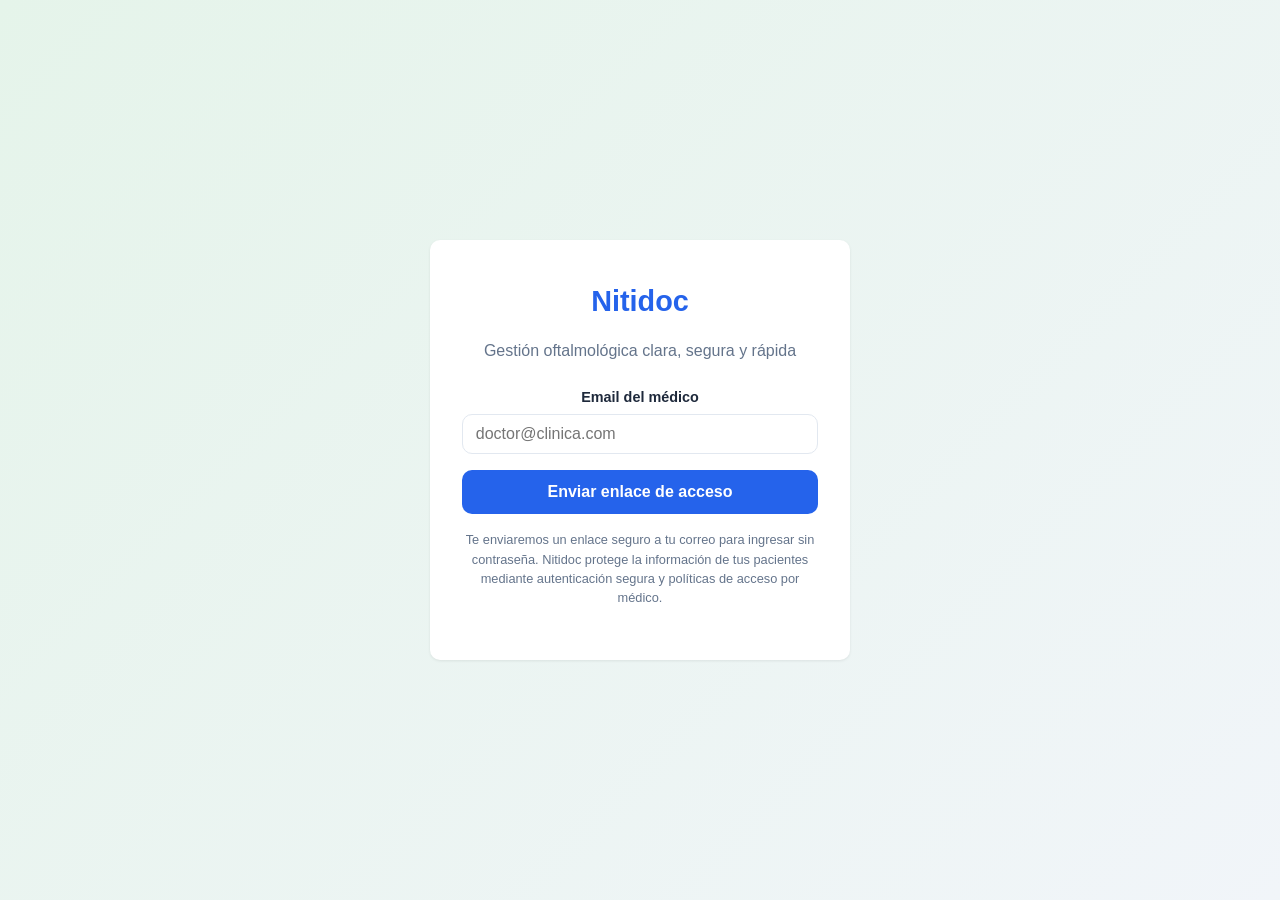
==== login.html @ fe86246c "Initial commit: Nitidoc full project" ====
<!DOCTYPE html>
<html lang="es">
<head>
  <meta charset="UTF-8" />
  <meta name="viewport" content="width=device-width, initial-scale=1.0" />
  <title>Nitidoc — Acceso</title>
  <link rel="stylesheet" href="css/styles.css" />
</head>
<body>
  <div class="login-wrapper">
    <div class="login-card">
      <div class="brand">Nitidoc</div>
      <p class="tagline">Gestión oftalmológica clara, segura y rápida</p>

      <div id="alert-box"></div>

      <form id="login-form">
        <label for="login-email">Email del médico</label>
        <input
          type="email"
          id="login-email"
          name="email"
          placeholder="doctor@clinica.com"
          required
          autocomplete="email"
        />
        <button type="submit" class="btn btn-primary btn-block">
          Enviar enlace de acceso
        </button>
      </form>

      <p class="text-muted mt-1" style="font-size: 0.8rem;">
        Te enviaremos un enlace seguro a tu correo para ingresar sin contraseña.
        Nitidoc protege la información de tus pacientes mediante autenticación
        segura y políticas de acceso por médico.
      </p>
    </div>
  </div>

  <script src="js/config.js"></script>
  <script type="module">
    import { initLoginForm } from './js/auth.js';
    initLoginForm();
  </script>
</body>
</html>
---- css/styles.css ----
/* =====================================================================
   NITIDOC — Estilos base
   "Gestión oftalmológica clara, segura y rápida"
   ===================================================================== */

:root {
  --color-primary: #2563eb;       /* azul */
  --color-primary-dark: #1d4ed8;
  --color-secondary: #e5f4ea;     /* verde claro */
  --color-bg: #f1f5f9;            /* gris suave */
  --color-white: #ffffff;
  --color-text: #1e293b;
  --color-text-muted: #64748b;
  --color-border: #e2e8f0;
  --color-success: #16a34a;
  --color-error: #dc2626;
  --radius: 10px;
  --shadow: 0 1px 3px rgba(0, 0, 0, 0.08);
  --font-base: -apple-system, BlinkMacSystemFont, "Segoe UI", Roboto, Helvetica, Arial, sans-serif;
}

* { box-sizing: border-box; }

body {
  margin: 0;
  font-family: var(--font-base);
  background: var(--color-bg);
  color: var(--color-text);
  line-height: 1.5;
}

a { color: var(--color-primary); text-decoration: none; }

/* ---------------------------------------------------------------
   Layout general: menú lateral + contenido
   --------------------------------------------------------------- */
.app-layout {
  display: flex;
  min-height: 100vh;
}

.sidebar {
  width: 250px;
  background: var(--color-white);
  border-right: 1px solid var(--color-border);
  padding: 1.5rem 1rem;
  display: flex;
  flex-direction: column;
  gap: 0.5rem;
}

.sidebar .brand {
  font-size: 1.4rem;
  font-weight: 700;
  color: var(--color-primary);
  margin-bottom: 1.5rem;
}

.sidebar nav a {
  display: block;
  padding: 0.65rem 0.9rem;
  border-radius: var(--radius);
  color: var(--color-text);
  font-weight: 500;
}

.sidebar nav a:hover,
.sidebar nav a.active {
  background: var(--color-secondary);
  color: var(--color-primary-dark);
}

.main-content {
  flex: 1;
  padding: 1.5rem 2rem;
}

/* Menú superior / hamburguesa para móvil */
.topbar {
  display: none;
  align-items: center;
  justify-content: space-between;
  background: var(--color-white);
  padding: 1rem;
  border-bottom: 1px solid var(--color-border);
}

.topbar .brand { font-weight: 700; color: var(--color-primary); }

.hamburger {
  background: none;
  border: none;
  font-size: 1.5rem;
  cursor: pointer;
  color: var(--color-primary);
}

/* ---------------------------------------------------------------
   Componentes
   --------------------------------------------------------------- */
.card {
  background: var(--color-white);
  border-radius: var(--radius);
  box-shadow: var(--shadow);
  padding: 1.25rem;
  margin-bottom: 1.25rem;
}

.card h2, .card h3 { margin-top: 0; }

.btn {
  display: inline-flex;
  align-items: center;
  justify-content: center;
  gap: 0.4rem;
  padding: 0.7rem 1.2rem;
  border-radius: var(--radius);
  border: none;
  font-size: 1rem;
  font-weight: 600;
  cursor: pointer;
  min-height: 44px;
  transition: background 0.15s ease;
}

.btn-primary { background: var(--color-primary); color: var(--color-white); }
.btn-primary:hover { background: var(--color-primary-dark); }

.btn-secondary { background: var(--color-secondary); color: var(--color-primary-dark); }
.btn-secondary:hover { background: #d3ecda; }

.btn-outline {
  background: transparent;
  color: var(--color-primary);
  border: 1px solid var(--color-primary);
}

.btn-danger { background: var(--color-error); color: var(--color-white); }

.btn-block { width: 100%; }

/* Formularios */
label {
  display: block;
  font-weight: 600;
  font-size: 0.9rem;
  margin-bottom: 0.3rem;
  color: var(--color-text);
}

input, select, textarea {
  width: 100%;
  padding: 0.65rem 0.8rem;
  border: 1px solid var(--color-border);
  border-radius: var(--radius);
  font-size: 1rem;
  font-family: inherit;
  background: var(--color-white);
  margin-bottom: 1rem;
}

input:focus, select:focus, textarea:focus {
  outline: none;
  border-color: var(--color-primary);
  box-shadow: 0 0 0 3px rgba(37, 99, 235, 0.15);
}

.form-grid {
  display: grid;
  grid-template-columns: 1fr 1fr;
  gap: 0 1rem;
}

.form-grid .full { grid-column: 1 / -1; }

/* Mensajes de estado (éxito, error, info) */
.alert {
  padding: 0.8rem 1rem;
  border-radius: var(--radius);
  margin-bottom: 1rem;
  font-weight: 500;
}

.alert-success { background: #dcfce7; color: #166534; }
.alert-error   { background: #fee2e2; color: #991b1b; }
.alert-info    { background: var(--color-secondary); color: var(--color-primary-dark); }

/* Tablas */
table {
  width: 100%;
  border-collapse: collapse;
}

th, td {
  text-align: left;
  padding: 0.7rem;
  border-bottom: 1px solid var(--color-border);
}

th { color: var(--color-text-muted); font-size: 0.85rem; text-transform: uppercase; }

/* Tarjetas de paciente (vista móvil de la tabla) */
.patient-card {
  background: var(--color-white);
  border-radius: var(--radius);
  box-shadow: var(--shadow);
  padding: 1rem;
  margin-bottom: 0.75rem;
}

.patient-card .name { font-weight: 700; font-size: 1.05rem; }
.patient-card .meta { color: var(--color-text-muted); font-size: 0.9rem; }

/* Chips de filtros */
.chip-group { display: flex; flex-wrap: wrap; gap: 0.5rem; margin-bottom: 1rem; }

.chip {
  padding: 0.4rem 0.9rem;
  border-radius: 999px;
  background: var(--color-white);
  border: 1px solid var(--color-border);
  font-size: 0.85rem;
  cursor: pointer;
}

.chip.active { background: var(--color-primary); color: var(--color-white); border-color: var(--color-primary); }

/* Pestañas de sección */
.tabs { display: flex; gap: 0.5rem; border-bottom: 1px solid var(--color-border); margin-bottom: 1rem; flex-wrap: wrap; }

.tab {
  padding: 0.6rem 1rem;
  cursor: pointer;
  font-weight: 600;
  color: var(--color-text-muted);
  border-bottom: 3px solid transparent;
}

.tab.active { color: var(--color-primary); border-color: var(--color-primary); }

.tab-panel { display: none; }
.tab-panel.active { display: block; }

/* Login */
.login-wrapper {
  min-height: 100vh;
  display: flex;
  align-items: center;
  justify-content: center;
  background: linear-gradient(135deg, var(--color-secondary), var(--color-bg));
  padding: 1rem;
}

.login-card {
  background: var(--color-white);
  border-radius: var(--radius);
  box-shadow: var(--shadow);
  padding: 2.5rem 2rem;
  width: 100%;
  max-width: 420px;
  text-align: center;
}

.login-card .brand { font-size: 1.8rem; font-weight: 800; color: var(--color-primary); }
.login-card .tagline { color: var(--color-text-muted); margin-bottom: 1.5rem; }

/* Utilidades */
.text-muted { color: var(--color-text-muted); }
.text-center { text-align: center; }
.mt-1 { margin-top: 1rem; }
.mb-1 { margin-bottom: 1rem; }
.flex { display: flex; }
.flex-between { display: flex; align-items: center; justify-content: space-between; }
.gap-1 { gap: 0.5rem; }
.gap-2 { gap: 1rem; }

/* ---------------------------------------------------------------
   Responsive
   --------------------------------------------------------------- */
@media (max-width: 1024px) {
  .form-grid { grid-template-columns: 1fr; }
}

@media (max-width: 768px) {
  .sidebar { display: none; }
  .topbar { display: flex; }
  .main-content { padding: 1rem; }

  table thead { display: none; }
  table, table tbody, table tr, table td { display: block; width: 100%; }
  table tr {
    background: var(--color-white);
    border-radius: var(--radius);
    box-shadow: var(--shadow);
    margin-bottom: 0.75rem;
    padding: 0.5rem;
  }
  table td {
    border: none;
    padding: 0.4rem 0.6rem;
  }
  table td::before {
    content: attr(data-label);
    font-weight: 600;
    color: var(--color-text-muted);
    display: block;
    font-size: 0.75rem;
    text-transform: uppercase;
  }
}
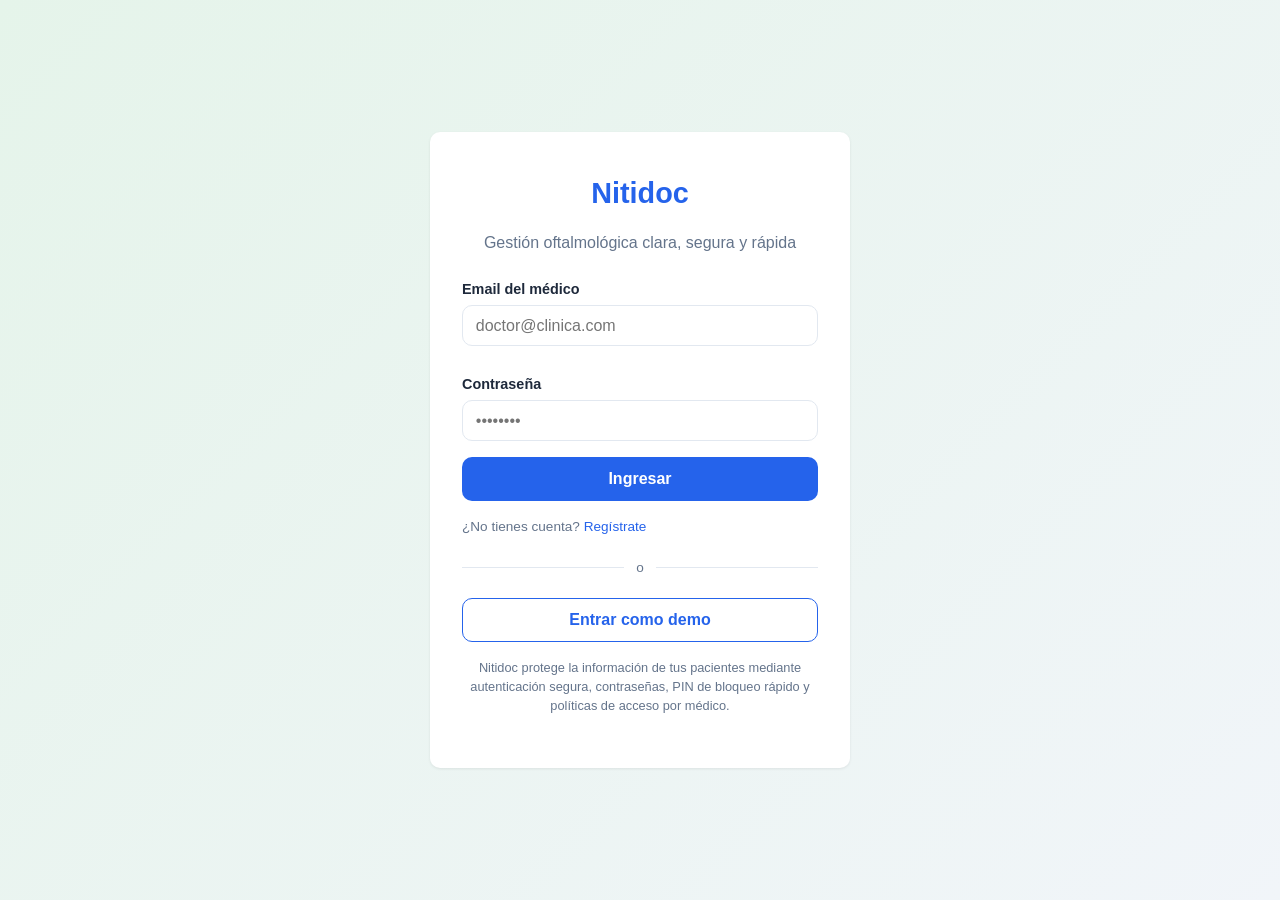
==== commit a8f834ec: "Replace magic-link login with email/password, PIN quick-lock, and demo access" ====
--- a/login.html
+++ b/login.html
@@ -24,15 +24,60 @@
           required
           autocomplete="email"
         />
+        <label for="login-password">Contraseña</label>
+        <input
+          type="password"
+          id="login-password"
+          name="password"
+          placeholder="••••••••"
+          required
+          autocomplete="current-password"
+        />
         <button type="submit" class="btn btn-primary btn-block">
-          Enviar enlace de acceso
+          Ingresar
         </button>
+        <p class="text-muted mt-1" style="font-size: 0.85rem;">
+          ¿No tienes cuenta? <a href="#" id="show-signup">Regístrate</a>
+        </p>
       </form>
 
+      <form id="signup-form" class="hidden">
+        <label for="signup-email">Email del médico</label>
+        <input
+          type="email"
+          id="signup-email"
+          name="email"
+          placeholder="doctor@clinica.com"
+          required
+          autocomplete="email"
+        />
+        <label for="signup-password">Contraseña</label>
+        <input
+          type="password"
+          id="signup-password"
+          name="password"
+          placeholder="Mínimo 8 caracteres"
+          required
+          minlength="8"
+          autocomplete="new-password"
+        />
+        <button type="submit" class="btn btn-primary btn-block">
+          Crear cuenta
+        </button>
+        <p class="text-muted mt-1" style="font-size: 0.85rem;">
+          ¿Ya tienes cuenta? <a href="#" id="show-login">Ingresa aquí</a>
+        </p>
+      </form>
+
+      <div class="login-divider"><span>o</span></div>
+
+      <button type="button" id="demo-access-btn" class="btn btn-outline btn-block">
+        Entrar como demo
+      </button>
+
       <p class="text-muted mt-1" style="font-size: 0.8rem;">
-        Te enviaremos un enlace seguro a tu correo para ingresar sin contraseña.
         Nitidoc protege la información de tus pacientes mediante autenticación
-        segura y políticas de acceso por médico.
+        segura, contraseñas, PIN de bloqueo rápido y políticas de acceso por médico.
       </p>
     </div>
   </div>
--- a/css/styles.css
+++ b/css/styles.css
@@ -263,6 +263,38 @@
 
 .login-card .brand { font-size: 1.8rem; font-weight: 800; color: var(--color-primary); }
 .login-card .tagline { color: var(--color-text-muted); margin-bottom: 1.5rem; }
+.login-card form { text-align: left; }
+.login-card form label { margin-top: 0.75rem; display: block; }
+
+.hidden { display: none !important; }
+
+.login-divider {
+  display: flex;
+  align-items: center;
+  text-align: center;
+  color: var(--color-text-muted);
+  font-size: 0.85rem;
+  margin: 1.25rem 0;
+}
+.login-divider::before,
+.login-divider::after {
+  content: '';
+  flex: 1;
+  border-bottom: 1px solid var(--color-border);
+}
+.login-divider span { padding: 0 0.75rem; }
+
+#pin-lock-overlay .pin-lock-card .brand { font-size: 1.4rem; font-weight: 800; color: var(--color-primary); }
+#pin-lock-overlay input {
+  width: 100%;
+  text-align: center;
+  letter-spacing: 0.5rem;
+  font-size: 1.4rem;
+  margin: 1rem 0;
+  padding: 0.6rem;
+  border: 1px solid var(--color-border);
+  border-radius: var(--radius);
+}
 
 /* Utilidades */
 .text-muted { color: var(--color-text-muted); }
